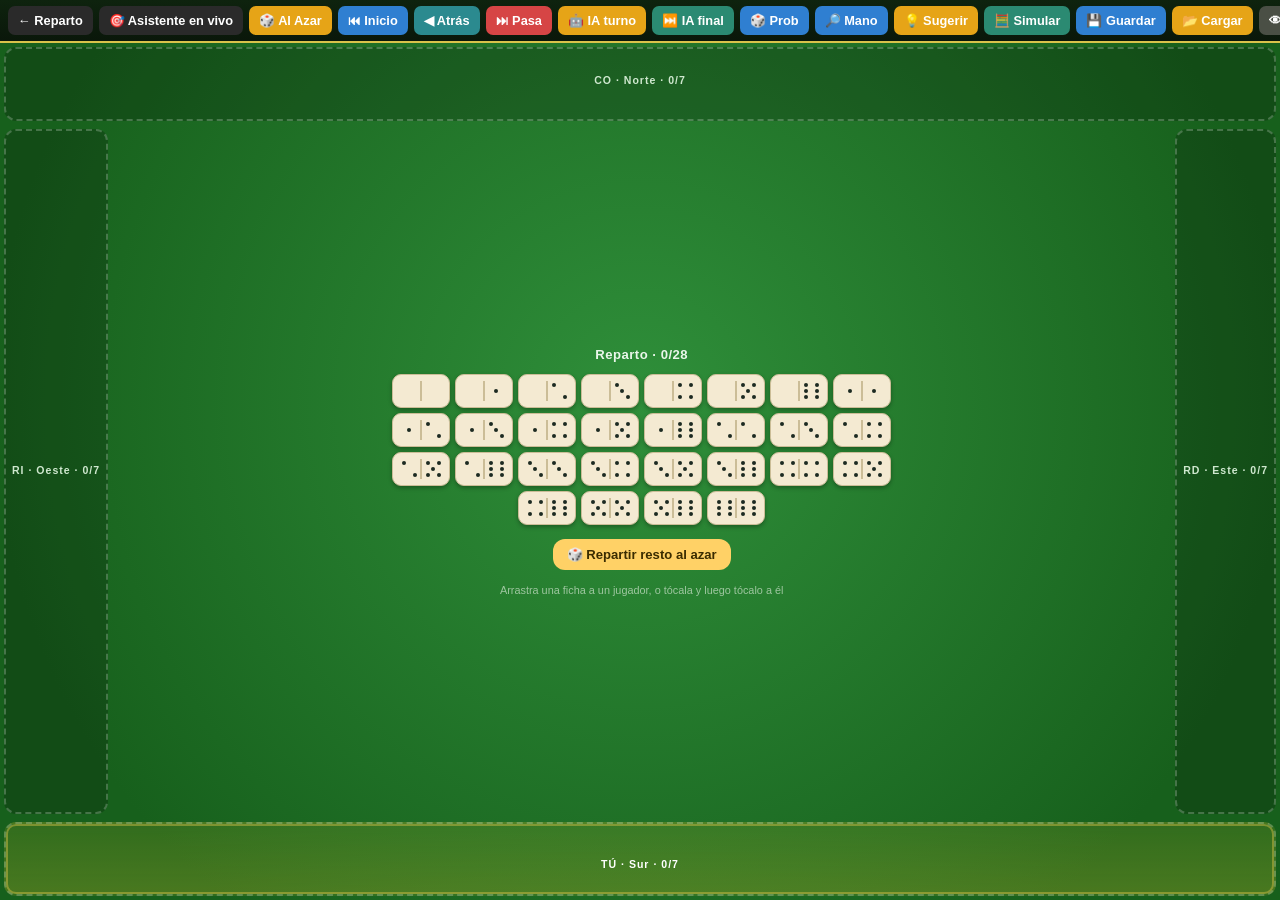
==== index.html @ 6332550b "Sugerir con explicacion (principios, solo info legitima) + boton y panel; 5/9 casos del taller [skip" ====
<!DOCTYPE html>
<html lang="es">
<head>
<meta charset="UTF-8">
<meta name="viewport" content="width=device-width, initial-scale=1.0, maximum-scale=1.0, user-scalable=no">
<meta name="theme-color" content="#0b6b3a">
<title>Dominó Parejas · Asistente y Simulador</title>
<link rel="manifest" href="manifest.webmanifest">
<link rel="icon" href="icon-192.png">
<link rel="apple-touch-icon" href="apple-touch-icon.png">
<meta name="apple-mobile-web-app-capable" content="yes">
<meta name="mobile-web-app-capable" content="yes">
<meta name="apple-mobile-web-app-status-bar-style" content="black-translucent">
<meta name="apple-mobile-web-app-title" content="Dominó">
<link rel="stylesheet" href="styles.css">
<link rel="stylesheet" href="reparto.css">
</head>
<body>
<div class="wrap">
  <h1>🁫 Dominó por Parejas</h1>
  <div class="sub">Doble-6 · asistente en vivo + simulador</div>

  <!-- ================= LIVE SETUP ================= -->
  <div id="liveSetup" class="hidden">
    <div class="topbar"><button class="backbtn" data-mesa>← Mesa</button></div>
    <div class="card">
      <h2>1 · Tus 7 fichas</h2>
      <div class="muted center" style="margin-bottom:8px">Toca tus fichas (<span id="selCount">0</span>/7)</div>
      <div id="pickGrid" class="tilegrid"></div>
    </div>
    <div class="card">
      <h2>2 · ¿Quién sale?</h2>
      <div class="muted center">Orden horario: TÚ → RD → CO → RI. CO es tu compañero (enfrente).</div>
      <div class="seatpick" id="seatPick">
        <button data-seat="0">🧍 TÚ</button>
        <button data-seat="1">😈 RD (rival der.)</button>
        <button data-seat="2">🤝 CO (compañero)</button>
        <button data-seat="3">😈 RI (rival izq.)</button>
      </div>
    </div>
    <div class="btnrow grow"><button id="startBtn" class="btn gold" disabled>Empezar ▶</button></div>
  </div>

  <!-- ================= LIVE GAME ================= -->
  <div id="liveGame" class="hidden">
    <div class="topbar"><button class="backbtn" data-mesa>← Mesa</button></div>
    <div class="card">
      <div class="turnbar">
        <div id="whoTurn" class="who"></div>
        <button id="undoBtn" class="btn ghost" style="padding:7px 12px; font-size:.8rem">↶ Deshacer</button>
      </div>
      <div class="ends" id="endsView"></div>
      <div class="chain" id="chainView"></div>
      <div class="counts" id="countsView"></div>
      <div class="faltas" id="faltasView"></div>
    </div>
    <div class="card" id="actionCard"></div>
    <div class="card hidden" id="analysisCard">
      <h2>Análisis</h2><div id="probTable"></div><div id="sugView"></div>
    </div>
    <div class="btnrow grow"><button class="btn ghost" data-mesa>↺ Salir a la mesa</button></div>
  </div>

  <!-- ================= LIVE RESULT ================= -->
  <div id="liveResult" class="hidden">
    <div class="card"><h2>Fin de la ronda</h2><div class="result" id="resultView"></div></div>
    <div class="btnrow grow"><button class="btn gold" data-mesa>↺ Mesa</button></div>
  </div>

  <!-- ================= SIM DEAL ================= -->
  <div id="simDeal" class="hidden">
    <div class="topbar"><button class="backbtn" data-mesa>← Mesa</button></div>
    <div class="card">
      <h2>Crear las 4 manos</h2>
      <div class="btnrow grow" style="margin-bottom:8px">
        <button class="btn gold" id="dealRandom">🎲 Repartir todo al azar</button>
      </div>
      <div class="muted center" style="margin:6px 0">— o a mano —</div>
      <div class="muted center" style="margin-bottom:6px">Elige un jugador y toca sus fichas:</div>
      <div class="seatpick" id="ownerPick">
        <button data-p="0" class="lab0">🧍 TÚ <span data-c="0">0</span>/7</button>
        <button data-p="1" class="lab1">😈 RD <span data-c="1">0</span>/7</button>
        <button data-p="2" class="lab2">🤝 CO <span data-c="2">0</span>/7</button>
        <button data-p="3" class="lab3">😈 RI <span data-c="3">0</span>/7</button>
      </div>
      <div class="btnrow" style="margin-top:8px">
        <button class="btn ghost" id="dealFill">🎲 Rellenar resto</button>
        <button class="btn ghost" id="dealClear">🧹 Limpiar</button>
      </div>
      <div id="ownerGrid" class="tilegrid" style="margin-top:10px"></div>
    </div>
    <div class="card">
      <h2>¿Quién sale?</h2>
      <div class="muted center">Por defecto sale quien tiene el <b>doble 6</b>.</div>
      <div class="seatpick" id="simSeatPick">
        <button data-seat="0">🧍 TÚ</button><button data-seat="1">😈 RD</button>
        <button data-seat="2">🤝 CO</button><button data-seat="3">😈 RI</button>
      </div>
    </div>
    <div class="card">
      <h2>¿Cómo jugar?</h2>
      <div class="btnrow grow" style="flex-direction:column">
        <button class="btn gold" id="simPlay" disabled>🎮 Jugar / IA (paso a paso)</button>
        <button class="btn blue" id="simBulkBtn">📊 Simular miles de rondas (stats)</button>
        <div class="btnrow grow">
          <button class="btn ghost" id="saveDeal" disabled>📸 Guardar reparto</button>
          <button class="btn ghost" id="simOpenSaves">📂 Manos guardadas</button>
        </div>
      </div>
      <div id="dealSaves"></div>
      <div class="muted" style="margin-top:8px">En “paso a paso” puedes jugar tú cada ficha o pulsar que juegue la IA; ideal para practicar o analizar una posición concreta.</div>
    </div>
  </div>

  <!-- ================= SIM GAME (mesa a pantalla completa) ================= -->
  <div id="simGame" class="hidden">
    <div id="rotateHint">
      <div style="font-size:3rem">🔄📱</div>
      <div style="font-size:1.2rem;font-weight:800">Gira el teléfono</div>
      <div class="sub">La mesa completa se juega en horizontal</div>
    </div>
    <div class="dtable">
      <div class="dtoolbar">
        <button class="tb b-user" data-simdeal>← Reparto</button>
        <button class="tb b-user" id="tbLive">🎯 Asistente en vivo</button>
        <button class="tb b-azar" id="tbAzar">🎲 Al Azar</button>
        <button class="tb b-rew" id="sStart">⏮ Inicio</button>
        <button class="tb b-back" id="sUndo">◀ Atrás</button>
        <button class="tb b-pasa" id="tbPasa">⏭ Pasa</button>
        <button class="tb b-sug" id="aiOne">🤖 IA turno</button>
        <button class="tb b-sim" id="aiAll">⏭️ IA final</button>
        <button class="tb b-man" id="winProb">🎲 Prob</button>
        <button class="tb b-man" id="tbMano">🔎 Mano</button>
        <button class="tb b-sug" id="tbSug">💡 Sugerir</button>
        <button class="tb b-sim" id="tbBulk">🧮 Simular</button>
        <button class="tb b-guar" id="savePos">💾 Guardar</button>
        <button class="tb b-car" id="openSaves">📂 Cargar</button>
        <button class="tb b-copiar" id="tbVer">👁 Ver todas</button>
        <button class="tb b-copiar" id="rotView">🔄 Girar</button>
        <span class="dscore" id="dscore"></span>
      </div>
      <div class="felt">
        <div class="band norte" id="bandN"></div>
        <div class="mid">
          <div class="band oeste" id="bandW"></div>
          <div class="dcenter" id="dcenter"></div>
          <div class="band este" id="bandE"></div>
        </div>
        <div class="band sur" id="bandS"></div>
      </div>
      <div id="dpanel"></div>
    </div>
  </div>

  <!-- ================= SIM RESULT ================= -->
  <div id="simResult" class="hidden">
    <div class="card"><h2>Resultado de la ronda</h2><div class="result" id="sResultView"></div>
      <div class="logbox" id="sLog"></div>
    </div>
    <div class="btnrow grow">
      <button class="btn ghost" id="rStart">⏮︎ Inicio</button>
      <button class="btn gold" id="rBack">◀︎ Revisar jugadas</button>
    </div>
    <div class="btnrow grow" style="margin-top:8px">
      <button class="btn ghost" data-simdeal>↺ Otra mano</button>
      <button class="btn ghost" data-mesa>Mesa</button>
    </div>
  </div>

  <!-- ================= SIM BULK ================= -->
  <div id="simBulk" class="hidden">
    <div class="topbar"><button class="backbtn" id="bulkBack">← Mesa</button></div>
    <div class="card">
      <h2>Simulación masiva</h2>
      <div id="bulkCtx" class="muted center" style="margin-bottom:6px"></div>
      <label class="fld">Número de rondas: <b id="bulkNlab">2000</b></label>
      <input type="range" id="bulkN" min="200" max="20000" step="200" value="2000">
      <div id="bulkStartRow">
        <label class="fld">¿Quién sale en cada ronda?</label>
        <div class="btnrow grow">
          <button class="btn gold sel" id="startD6" data-mode="d6">Quien tiene el 6|6</button>
          <button class="btn ghost" id="startRnd" data-mode="rnd">Al azar</button>
        </div>
      </div>
      <div class="btnrow grow" style="margin-top:12px"><button class="btn blue" id="runBulk">▶ Simular</button></div>
      <div id="bulkOut"></div>
    </div>
  </div>

  <div class="foot">Asistente heurístico · las sugerencias son orientativas.</div>
</div>
<div class="toast" id="toast"></div>

<script src="engine.js"></script>
<script src="conocimiento.js"></script>
<script src="ui.js"></script>
<script src="reparto.js"></script>
</body>
</html>
---- styles.css ----
:root{
    --felt:#0b6b3a; --felt2:#0a5c33; --ivory:#f4ead2; --ivory2:#e9dcbb;
    --ink:#1c2a22; --line:#2b3d31; --gold:#ffd166; --danger:#e35a5a;
    --ok:#3ddc84; --dim:#8aa596; --panel:rgba(0,0,0,.22);
    --pTU:#3ddc84; --pRD:#e35a5a; --pCO:#5aa9e3; --pRI:#e39a3d;
  }
  *{box-sizing:border-box; -webkit-tap-highlight-color:transparent;}
  html,body{margin:0; padding:0;}
  body{
    font-family:-apple-system,BlinkMacSystemFont,"Segoe UI",Roboto,Helvetica,Arial,sans-serif;
    background:radial-gradient(120% 120% at 50% 0%, var(--felt) 0%, var(--felt2) 70%, #084a29 100%);
    color:var(--ivory); min-height:100vh; padding:14px; padding-bottom:44px;
  }
  .wrap{max-width:660px; margin:0 auto;}
  h1{font-size:1.3rem; margin:.2em 0 .05em; text-align:center; letter-spacing:.3px;}
  .sub{text-align:center; color:var(--dim); font-size:.8rem; margin-bottom:12px;}
  .card{background:var(--panel); border:1px solid rgba(255,255,255,.08);
        border-radius:16px; padding:14px; margin:12px 0; box-shadow:0 6px 18px rgba(0,0,0,.25);}
  .card h2{font-size:.92rem; margin:0 0 10px; color:var(--gold); text-transform:uppercase;
           letter-spacing:1px; font-weight:700;}
  .muted{color:var(--dim); font-size:.8rem;}
  .center{text-align:center;}

  /* fichas */
  .domino{display:inline-flex; align-items:center; gap:0; background:var(--ivory);
          color:var(--ink); border-radius:9px; padding:5px; box-shadow:0 2px 4px rgba(0,0,0,.3);
          border:1px solid #cbbd97; vertical-align:middle;}
  .domino.vert{flex-direction:column;}
  .half{display:grid; grid-template-columns:repeat(3,1fr); grid-template-rows:repeat(3,1fr);
        width:32px; height:32px; gap:1px; padding:3px;}
  .pip{border-radius:50%; align-self:center; justify-self:center; width:6px; height:6px; background:transparent;}
  .pip.on{background:var(--ink);}
  .divider{width:2px; height:28px; background:#cbbd97;}
  .domino.vert .divider{width:28px; height:2px;}
  .domino.sm .half{width:22px;height:22px;} .domino.sm .pip{width:4px;height:4px;} .domino.sm .divider{height:20px;}
  .domino.sm.vert .divider{width:20px;height:2px;}
  .domino.md .half{width:27px;height:27px;} .domino.md .pip{width:5px;height:5px;} .domino.md .divider{height:24px;}
  .domino.md.vert .divider{width:24px;height:2px;}
  .domino.xs .half{width:16px;height:16px;padding:2px;} .domino.xs .pip{width:3px;height:3px;} .domino.xs .divider{height:15px;}
  .domino.xs.vert .divider{width:15px;height:2px;}

  .tilegrid{display:flex; flex-wrap:wrap; gap:7px; justify-content:center;}
  .pick{position:relative; cursor:pointer; transition:transform .08s;}
  .pick:active{transform:scale(.94);}
  .pick.sel .domino{outline:3px solid var(--gold); background:#fff6dd;}
  .pick.dis{opacity:.28; pointer-events:none;}
  .badge{position:absolute; top:-7px; right:-7px; background:var(--gold); color:#3a2c00;
         font-size:.62rem; font-weight:800; border-radius:10px; padding:1px 5px;}
  .star{position:absolute; top:-9px; left:-6px; font-size:1rem;}
  .star.sug{left:auto; right:-6px;}   /* la bombilla al lado contrario de la estrella */
  .owner{position:absolute; inset:-3px; border-radius:12px; pointer-events:none; border:3px solid transparent;}
  .own0{border-color:var(--pTU);} .own1{border-color:var(--pRD);} .own2{border-color:var(--pCO);} .own3{border-color:var(--pRI);}

  button{font-family:inherit; cursor:pointer; border:none; border-radius:12px; font-weight:700;
         padding:11px 14px; font-size:.93rem; transition:filter .1s, transform .06s;}
  button:active{transform:translateY(1px);}
  .btn{background:var(--ivory); color:var(--ink);}
  .btn.gold{background:var(--gold); color:#3a2c00;}
  .btn.ghost{background:transparent; color:var(--ivory); border:1px solid rgba(255,255,255,.3);}
  .btn.red{background:var(--danger); color:#fff;}
  .btn.blue{background:var(--pCO); color:#04263f;}
  .btn:disabled{opacity:.4; pointer-events:none;}
  .btnrow{display:flex; gap:8px; flex-wrap:wrap;}
  .btnrow.grow > button{flex:1;}

  .seatpick{display:grid; grid-template-columns:1fr 1fr; gap:8px; margin-top:6px;}
  .seatpick button.sel{background:var(--gold); color:#3a2c00;}

  .ends{display:flex; align-items:center; justify-content:center; gap:14px; margin:6px 0 10px;}
  .endbox{background:#fff6dd; color:var(--ink); border-radius:12px; min-width:54px; padding:8px 4px;
          text-align:center; box-shadow:0 3px 6px rgba(0,0,0,.3);}
  .endbox .lbl{font-size:.6rem; letter-spacing:1px; color:#6b5a2a; font-weight:800;}
  .endbox .val{font-size:1.6rem; font-weight:800; line-height:1;}
  .chain{display:flex; gap:4px; overflow-x:auto; padding:8px 2px;}
  .chain::-webkit-scrollbar{height:5px;} .chain::-webkit-scrollbar-thumb{background:rgba(255,255,255,.25); border-radius:3px;}

  .turnbar{display:flex; align-items:center; justify-content:space-between; gap:8px; margin-bottom:4px;}
  .who{font-size:1.02rem; font-weight:800;}
  .who .tag{border-radius:8px; padding:2px 9px; margin-left:6px; color:#04263f;}
  .tag0{background:var(--pTU);} .tag1{background:var(--pRD); color:#fff;} .tag2{background:var(--pCO);} .tag3{background:var(--pRI); color:#3a2600;}

  .counts{display:flex; gap:8px; flex-wrap:wrap; font-size:.8rem; margin-top:4px;}
  .chip{background:rgba(255,255,255,.1); border-radius:20px; padding:4px 10px;}
  .chip b{color:var(--gold);}
  .faltas{font-size:.76rem; color:var(--danger); margin-top:6px;}

  table{width:100%; border-collapse:collapse; font-size:.8rem; margin-top:4px;}
  th,td{padding:5px 3px; text-align:center;}
  th{color:var(--dim); font-weight:600; font-size:.72rem;}
  td.name{text-align:left; font-weight:700; white-space:nowrap;}
  td.name.rival{color:#ffb3b3;} td.name.compa{color:#bff5d6;}
  .heat{border-radius:5px; font-weight:700;}

  .sug{background:linear-gradient(90deg, rgba(255,209,102,.16), rgba(255,209,102,.02));
       border:1px solid rgba(255,209,102,.35); border-radius:12px; padding:10px; margin-top:8px;}
  .sug .top{display:flex; align-items:center; gap:10px; flex-wrap:wrap;}
  .sug .reason{font-size:.78rem; color:var(--ivory2); margin-top:6px;}
  .alt{font-size:.8rem; color:var(--dim); margin-top:8px;}
  .alt .domino{margin:0 4px;}

  .hand{display:flex; flex-wrap:wrap; gap:8px; justify-content:center; margin-top:6px;}
  .handrow{display:flex; align-items:center; gap:8px; margin:8px 0; padding:8px; border-radius:12px; background:rgba(0,0,0,.18);}
  .handrow.active{outline:2px solid var(--gold);}
  .handrow .lab{min-width:44px; font-weight:800; font-size:.82rem;}
  .lab0{color:var(--pTU);} .lab1{color:var(--pRD);} .lab2{color:var(--pCO);} .lab3{color:var(--pRI);}
  .handrow .tiles{display:flex; flex-wrap:wrap; gap:5px;}
  .sidechoice{display:flex; gap:8px; align-items:center; justify-content:center; margin-top:10px;
              background:rgba(0,0,0,.25); border-radius:12px; padding:10px; flex-wrap:wrap;}
  .hidden{display:none !important;}
  .result{font-size:1.02rem; line-height:1.55;}
  .result .win{color:var(--ok); font-weight:800;} .result .lose{color:var(--danger); font-weight:800;}
  .logbox{max-height:220px; overflow-y:auto; font-size:.8rem; margin-top:8px; background:rgba(0,0,0,.2); border-radius:10px; padding:8px;}
  .logbox div{padding:2px 0; border-bottom:1px solid rgba(255,255,255,.05);}

  .stat{display:grid; grid-template-columns:1fr 1fr; gap:10px; margin-top:8px;}
  .stat .box{background:rgba(0,0,0,.2); border-radius:12px; padding:12px; text-align:center;}
  .stat .box .n{font-size:1.5rem; font-weight:800; color:var(--gold);}
  .stat .box .l{font-size:.74rem; color:var(--dim); margin-top:3px;}
  .bar{height:16px; border-radius:8px; background:rgba(255,255,255,.1); overflow:hidden; display:flex; margin-top:6px;}
  .bar .seg{height:100%;}
  input[type=number],input[type=range]{width:100%;}
  input[type=number]{padding:9px; border-radius:10px; border:1px solid rgba(255,255,255,.2); background:rgba(0,0,0,.25); color:var(--ivory); font-size:1rem;}
  label.fld{display:block; font-size:.8rem; color:var(--dim); margin:8px 0 3px;}
  .backbtn{background:transparent;color:var(--ivory);border:1px solid rgba(255,255,255,.25);padding:7px 12px;font-size:.8rem;border-radius:10px;}
  /* ---- MESA (disposición de jugadores, estilo tablero) ---- */
  .mesa{display:grid; grid-template-columns:72px 1fr 72px; grid-template-rows:auto minmax(240px,auto) auto; gap:4px;
        background:linear-gradient(160deg,#0e7040,#0a5330 60%,#084527); border-radius:14px; padding:6px;
        border:3px solid #d9c24a; box-shadow:inset 0 0 42px rgba(0,0,0,.45), 0 6px 18px rgba(0,0,0,.3); margin:6px 0 12px;}
  .seat{display:flex; flex-direction:column; align-items:center; gap:3px; min-width:0; padding:4px; border-radius:10px; border:1px solid transparent;}
  .seatTop{grid-column:2; grid-row:1;} .seatBottom{grid-column:2; grid-row:3;}
  .seatLeft{grid-column:1; grid-row:2; justify-content:center;} .seatRight{grid-column:3; grid-row:2; justify-content:center;}
  .seatCenter{grid-column:2; grid-row:2; display:flex; flex-direction:column; align-items:center; justify-content:center; padding:6px;}
  .seatlab{font-size:.66rem; font-weight:800; text-align:center; letter-spacing:.3px; line-height:1.2;}
  .seatlab .cmp{color:var(--dim); font-weight:600;}
  .seatLeft .seatlab,.seatRight .seatlab{font-size:.58rem;}
  .seat.active{background:rgba(217,194,74,.14); border-color:var(--gold); box-shadow:0 0 16px rgba(255,209,102,.28);}
  .seat.active .seatlab{text-shadow:0 0 9px var(--gold);}
  .seattiles{display:flex; flex-wrap:wrap; gap:3px; justify-content:center;}
  .seattiles.vertical{flex-direction:column; flex-wrap:nowrap;}
  .seatRight .seattiles.vertical{align-items:flex-end;}   /* Este: fichas pegadas al borde derecho */
  .seatLeft .seattiles.vertical{align-items:flex-start;}  /* Oeste: fichas pegadas al borde izquierdo */
  .pick.dim{opacity:.45;}
  .pick.playable .domino{outline:2px solid var(--ok); box-shadow:0 0 9px rgba(61,220,132,.65);}
  @keyframes pop{0%{transform:scale(.35); opacity:0;} 70%{transform:scale(1.08);} 100%{transform:scale(1); opacity:1;}}
  .domino.justplayed{animation:pop .28s ease-out; outline:2px solid var(--gold); box-shadow:0 0 10px rgba(255,209,102,.7);}
  .turnarrow{font-size:.9rem;}
  .domino.back{background:linear-gradient(135deg,#8a6a30,#5a3a1a); border-color:#3d2810; width:38px; height:24px; display:inline-block; box-shadow:0 1px 2px rgba(0,0,0,.4);}
  .domino.back.vert{width:24px; height:38px;}
  .banner{background:#000a; color:var(--gold); font-weight:700; font-size:.82rem; padding:6px 12px; border-radius:16px; margin-bottom:8px; text-align:center;}
  .boardcenter .ends{gap:10px; margin:0 0 6px;}
  .boardcenter .endbox{min-width:40px; padding:6px 4px;}
  .boardcenter .endbox .val{font-size:1.3rem;}
  .chainwrap{display:flex; flex-wrap:wrap; gap:2px; justify-content:center; max-height:150px; overflow:auto; padding:2px;}
  /* ===== cadena del centro: tren de dominó tendido y serpenteado =====
     Una fila por tramo; las filas impares van der→izq (row-reverse), así el
     tren gira en la esquina y sigue. Las fichas se solapan 1px por lado para
     que los bordes se toquen como en una mesa real. */
  .board{display:flex; flex-direction:column; align-items:flex-start; gap:3px;
         width:100%; max-height:min(46vh,260px); overflow:auto;
         padding:4px 5px; scroll-behavior:smooth;}
  .board::-webkit-scrollbar{width:5px; height:5px;}
  .board::-webkit-scrollbar-thumb{background:rgba(255,255,255,.25); border-radius:3px;}
  .brow{display:flex; align-items:center; justify-content:flex-start;
        flex-wrap:nowrap; flex:0 0 auto; min-height:34px;}
  .brow.rtl{flex-direction:row-reverse;}   /* se lee der→izq: gira la esquina */
  .brow .domino{flex:0 0 auto; margin:0 -1px; border-radius:4px;
                box-shadow:0 1px 3px rgba(0,0,0,.35);}
  .brow .domino.vert{margin:0 -1px; align-self:center;}  /* doble cruzado */
  /* cadena conectada estilo mesa real: fichas que se tocan extremo con extremo */
  .snake{display:flex; align-items:center; gap:0; overflow-x:auto; max-width:100%; padding:8px 2px; scroll-behavior:smooth;}
  .snake::-webkit-scrollbar{height:5px;} .snake::-webkit-scrollbar-thumb{background:rgba(255,255,255,.25); border-radius:3px;}
  .snake .domino{margin:0; border-radius:3px; flex:0 0 auto;}
  .snake .domino:not(.vert)+.domino:not(.vert){margin-left:-1px;}
  .snake .domino.vert{margin:0 1px; align-self:center;}
  .saves{margin-top:10px; display:flex; flex-direction:column; gap:6px;}
  .saveitem{display:flex; align-items:center; gap:8px; background:rgba(0,0,0,.22); border-radius:10px; padding:8px 10px;}
  .saveitem .nm{flex:1; min-width:0; font-weight:700; font-size:.85rem; overflow:hidden; text-overflow:ellipsis; white-space:nowrap;}
  .saveitem .dt{font-size:.68rem; color:var(--dim);}
  .saveitem button{padding:6px 10px; font-size:.78rem;}
  .probpanel{background:rgba(0,0,0,.22); border-radius:12px; padding:12px; margin-top:10px;}
  .probpanel .row{display:flex; justify-content:space-between; font-size:.82rem; margin-bottom:3px;}
  .foot{text-align:center; color:var(--dim); font-size:.72rem; margin-top:18px;}
  .toast{position:fixed; left:50%; bottom:22px; transform:translateX(-50%);
         background:#000c; color:#fff; padding:9px 16px; border-radius:20px; font-size:.85rem;
         opacity:0; transition:opacity .25s; pointer-events:none; z-index:9;}
  .toast.show{opacity:1;}
  .topbar{display:flex; justify-content:flex-start; margin-bottom:2px;}
  /* ===== Mesa a pantalla completa (estilo JuegoDomino) ===== */
  .dtable{position:fixed; inset:0; display:flex; flex-direction:column; background:#0a170a; z-index:50;}
  .dtoolbar{display:flex; gap:6px; align-items:center; padding:6px 8px; overflow-x:auto;
    background:linear-gradient(#0e230e,#0a170a); border-bottom:2px solid #d9c24a; white-space:nowrap; flex:0 0 auto;}
  .dtoolbar .tb{border:none; border-radius:7px; padding:7px 10px; font-weight:700; font-size:.8rem; color:#fff; cursor:pointer; flex:0 0 auto;}
  .b-user{background:#2a2a2a; color:#ffd166;} .b-azar{background:#e6a417; color:#3a2600;}
  .b-man{background:#2f7fd1;} .b-copiar{background:#4a4f45;} .b-rew{background:#2f7fd1;}
  .b-back{background:#2b8a8f;} .b-pasa{background:#d64545;} .b-sug{background:#e6a417; color:#3a2600;}
  .b-sim{background:#2b8a72;} .b-guar{background:#2f7fd1;} .b-car{background:#e6a417; color:#3a2600;}
  .dscore{margin-left:auto; display:flex; gap:10px; align-items:center; background:#0a170a;
    border:1px solid #d9c24a; border-radius:8px; padding:5px 10px; color:#ffd166; font-weight:800; font-size:.82rem; flex:0 0 auto;}
  .dscore b{color:#fff;}
  .felt{flex:1; display:flex; flex-direction:column; background:radial-gradient(circle at 50% 42%, #2f8f3a, #17601c 80%); min-height:0;}
  .band{display:flex; flex-direction:column; align-items:center; justify-content:center; gap:3px; padding:6px;}
  .norte{background:rgba(0,0,0,.20);}
  .sur{background:linear-gradient(rgba(190,178,40,.16), rgba(190,178,40,.30)); box-shadow:inset 0 0 0 2px rgba(217,194,74,.45);}
  .mid{flex:1; display:flex; min-height:0;}
  .oeste,.este{justify-content:center; background:rgba(0,0,0,.20);}
  .dcenter{flex:1; display:flex; flex-direction:column; align-items:center; justify-content:center; gap:10px; padding:8px; min-width:0; overflow:auto;}
  .band .lbl{color:#cfe8cf; font-size:.66rem; font-weight:800; letter-spacing:1px; white-space:nowrap;}
  .sur .lbl{color:#fff;} .band.active .lbl{color:var(--gold); text-shadow:0 0 8px var(--gold);}
  .band .hand{display:flex; gap:5px; flex-wrap:nowrap;}
  .band .handv{display:flex; flex-direction:column; gap:5px; align-items:center;}
  .dcenter .banner{position:static; margin:0;}
  #dpanel{position:absolute; left:50%; top:50%; transform:translate(-50%,-50%); z-index:60; max-width:92%; width:340px; display:none;}
  /* arrastrar una ficha de la mano al tablero para jugarla */
  .pick.playable{touch-action:none;}          /* que el móvil no se lleve el gesto como scroll */
  .dragghost{position:fixed; top:0; left:0; z-index:9999; pointer-events:none;
             filter:drop-shadow(0 6px 10px rgba(0,0,0,.55));}
  #dcenter.dropOk{outline:2px dashed var(--gold); outline-offset:-6px; border-radius:12px;}
  /* con las dos puntas posibles, se sombrea la mitad en la que vas a jugar */
  #dcenter.dropI{background:linear-gradient(90deg, rgba(255,209,102,.26), rgba(255,209,102,.05) 50%, transparent 50%);}
  #dcenter.dropD{background:linear-gradient(270deg, rgba(255,209,102,.26), rgba(255,209,102,.05) 50%, transparent 50%);}

  .ovcard{background:#12331a; border:1px solid var(--gold); border-radius:14px; padding:14px; box-shadow:0 12px 34px #000b; color:var(--ivory);}
  /* El aviso "gira el teléfono" ya no se usa: en vertical hay layout propio.
     El nodo sigue en el HTML pero no se muestra nunca. */
  #rotateHint{display:none !important;}

  /* ===================== MESA EN VERTICAL (móvil) =====================
     Solo entra en pantallas altas y estrechas; el horizontal no se toca.
     La mesa es la MISMA que en horizontal (Norte arriba, Oeste | tablero |
     Este, Sur abajo): aquí solo se encogen las fichas para que todo quepa en
     el ancho de un teléfono. El serpenteo de la cadena se adapta solo:
     fillBoardChain() mide la ficha real y está enganchado al resize.
     Geometría (padding p, mitad h): acostada (2h+2+2p+2) x (h+2p+2). */
  @media (orientation:portrait) and (max-width:820px){

    /* --- rivales (Norte, Este, Oeste): fichas chicas, boca abajo o no --- */
    #simGame .band.norte, #simGame .band.este, #simGame .band.oeste{padding:4px 3px; gap:2px;}
    /* Hueco generoso: en paso a paso se toca la ficha del asiento con el
       turno esté donde esté, y con 24px de canto un hueco de 3-4px deja el
       dedo a caballo entre dos fichas. Sobra sitio: 7 de pie en Norte son
       7·24+6·10 = 228px de 358; 7 acostadas en un lateral, 216px de ~450. */
    #simGame .band.norte .hand{gap:10px;}
    #simGame .band.este .handv, #simGame .band.oeste .handv{gap:8px;}
    #simGame .band.norte .domino.back,
    #simGame .band.este  .domino.back,
    #simGame .band.oeste .domino.back{width:30px; height:19px;}
    #simGame .band.norte .domino.back.vert,
    #simGame .band.este  .domino.back.vert,
    #simGame .band.oeste .domino.back.vert{width:19px; height:30px;}
    /* destapadas (su turno o "Ver todas"): 42x24 acostada, 24x42 de pie */
    #simGame .band.norte .domino.md,
    #simGame .band.este  .domino.md,
    #simGame .band.oeste .domino.md{padding:3px; border-radius:6px;}
    #simGame .band.norte .domino.md .half,
    #simGame .band.este  .domino.md .half,
    #simGame .band.oeste .domino.md .half{width:16px; height:16px; padding:2px;}
    #simGame .band.norte .domino.md .pip,
    #simGame .band.este  .domino.md .pip,
    #simGame .band.oeste .domino.md .pip{width:3px; height:3px;}
    #simGame .band.norte .domino.md .divider,
    #simGame .band.este  .domino.md .divider,
    #simGame .band.oeste .domino.md .divider{height:16px;}
    #simGame .band.norte .domino.md.vert .divider,
    #simGame .band.este  .domino.md.vert .divider,
    #simGame .band.oeste .domino.md.vert .divider{width:16px; height:2px;}
    #simGame .band.norte .star,
    #simGame .band.este  .star,
    #simGame .band.oeste .star{font-size:.75rem; top:-7px; left:-5px;}
    /* La etiqueta lateral ("RI · Oeste · 7·31p") es más ancha que la columna
       de fichas: en horizontal es ella la que fija el ancho de la columna
       (~110px), y dos columnas así no dejan tablero. Aquí se parte en líneas. */
    #simGame .band.este .lbl, #simGame .band.oeste .lbl{
      white-space:normal; max-width:52px; text-align:center;
      line-height:1.15; letter-spacing:.3px; font-size:.6rem;
    }
    #simGame .band.norte .lbl{font-size:.6rem; letter-spacing:.5px;}

    /* --- tablero: fichas de la cadena a 40x23 (dobles 23x40). Las mismas
           medidas valen para las fichas del reparto (montón y bandas), que
           reparto.js pinta con la clase .sm fuera de .board: sin esto, en
           vertical el montón iba a 3 por fila y desbordaba un contenedor que
           lleva touch-action:none (no se puede desplazar con el dedo). --- */
    /* .dcenter es contenedor con scroll y viene centrado: si algo desborda
       (teléfono más angosto, reparto con el montón lleno), 'center' parte el
       exceso por los dos lados y la mitad de arriba queda fuera del rango
       desplazable. 'safe' hace que al desbordar se alinee al principio. */
    #simGame .dcenter{padding:4px; gap:6px; justify-content:safe center;}
    #simGame .dcenter .banner{font-size:.72rem; padding:3px 8px;}
    /* que la cadena pueda usar todo el alto que haya; si aun así no cabe, rueda */
    #simGame .dcenter .board{max-height:none; flex:0 1 auto; min-height:0;}
    #simGame .brow{min-height:23px;}
    #simGame .board .domino.sm,               #simGame .dealtile .domino.sm{padding:3px; border-radius:5px;}
    #simGame .board .domino.sm .half,         #simGame .dealtile .domino.sm .half{width:15px; height:15px; padding:2px;}
    #simGame .board .domino.sm .pip,          #simGame .dealtile .domino.sm .pip{width:3px; height:3px;}
    #simGame .board .domino.sm .divider,      #simGame .dealtile .domino.sm .divider{height:15px;}
    #simGame .board .domino.sm.vert .divider, #simGame .dealtile .domino.sm.vert .divider{width:15px; height:2px;}

    /* --- tu mano (Sur): más chica que en horizontal (39x64), 34x58, que
           sigue siendo cómoda para tocar y arrastrar --- */
    #simGame .band.sur{padding:5px 4px 4px;}
    #simGame .band.sur .domino.md .half{width:22px; height:22px;}
    #simGame .band.sur .domino.md .pip{width:4px; height:4px;}
    #simGame .band.sur .domino.md .divider{height:20px;}
    #simGame .band.sur .domino.md.vert .divider{width:20px; height:2px;}
    #simGame .band.sur .lbl{font-size:.62rem;}
  }
---- reparto.css ----
/* ===== Reparto sobre la mesa ===== */

/* El navegador móvil interpreta un arrastre hacia abajo como scroll y se
   lleva el gesto. touch-action:none se lo impide dentro de la mesa. */
#simGame.repartiendo .felt,
#simGame.repartiendo .dcenter,
#simGame.repartiendo .band { touch-action: none; }

.dealtitulo {
  color: #eaf6ea; font-size: .82rem; font-weight: 800;
  letter-spacing: .5px; text-align: center;
}
.dealpie {
  color: #bcd8bc; font-size: .68rem; text-align: center; opacity: .8;
}

.dealgrid {
  display: flex; flex-wrap: wrap; gap: 5px;
  justify-content: center; align-content: flex-start;
  max-width: 560px; margin: 0 auto; padding: 2px;
}
.dealtile { user-select: none; -webkit-user-select: none; }
.dealtile .domino { transition: transform .08s, box-shadow .08s; }
.dealtile.sel .domino {
  outline: 3px solid var(--gold);
  box-shadow: 0 0 12px rgba(255, 209, 102, .7);
  transform: translateY(-3px);
}

/* Zonas de soltar: generosas, porque con el pulgar no se apunta al píxel */
#simGame.repartiendo .band.zona {
  min-height: 74px;
  border: 2px dashed rgba(255, 255, 255, .22);
  border-radius: 12px; margin: 4px;
  transition: background .12s, border-color .12s;
}
#simGame.repartiendo .band.zona.encima {
  background: rgba(255, 209, 102, .18);
  border-color: var(--gold);
}
#simGame.repartiendo .band.zona.llena {
  border-style: solid;
  border-color: rgba(61, 220, 132, .55);
}

/* Botones bajo el montón: sólo mientras quede algo por repartir */
.dealbotones {
  display: flex; gap: 8px; justify-content: center; flex-wrap: wrap;
  margin: 2px 0 4px;
}
.dealbotones button { padding: 8px 14px; font-size: .82rem; }

/* Rebote: la mano llena rechaza la ficha y ésta se queda en su origen */
@keyframes rebote {
  0%, 100% { transform: translateX(0); }
  25%      { transform: translateX(-5px); }
  75%      { transform: translateX(5px); }
}
#simGame.repartiendo .band.zona.rebota {
  animation: rebote .28s ease-in-out;
  border-color: var(--danger);
  background: rgba(227, 90, 90, .16);
}

/* La ficha que va en la mano, por encima del dedo */
.dealghost {
  position: fixed; top: 0; left: 0; z-index: 9999;
  pointer-events: none;
  filter: drop-shadow(0 6px 10px rgba(0, 0, 0, .55));
}
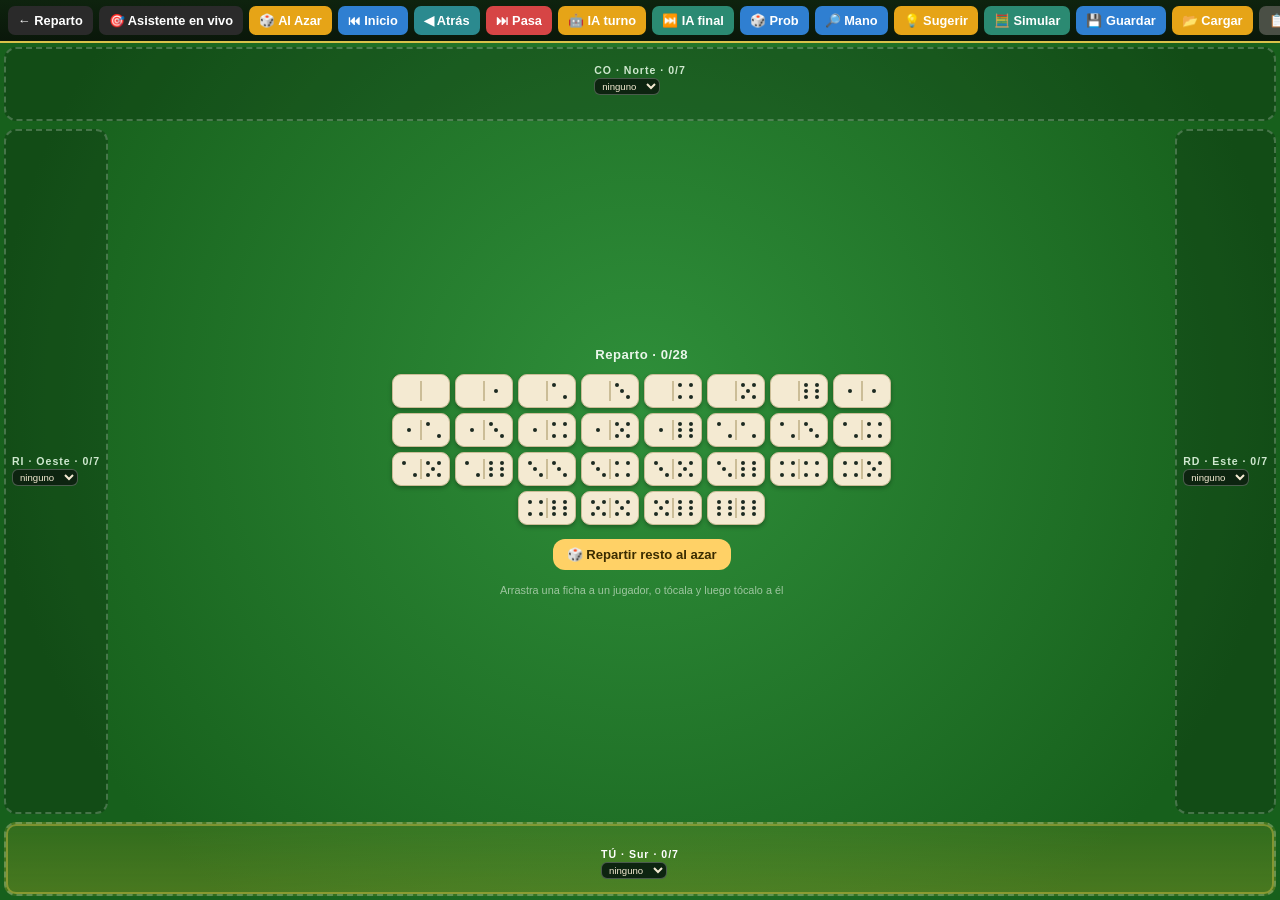
==== commit c15d2ad6: "Partidas 5a: partida.js (formato JSON v1 + texto), Copiar/Pegar, biblioteca local, Datos; tests/part" ====
--- a/index.html
+++ b/index.html
@@ -135,6 +135,10 @@
         <button class="tb b-sim" id="tbBulk">🧮 Simular</button>
         <button class="tb b-guar" id="savePos">💾 Guardar</button>
         <button class="tb b-car" id="openSaves">📂 Cargar</button>
+        <button class="tb b-copiar" id="tbCopiar">📋 Copiar</button>
+        <button class="tb b-copiar" id="tbPegar">📥 Pegar</button>
+        <button class="tb b-car" id="tbBiblio">📚 Partidas</button>
+        <button class="tb b-user" id="tbDatos">🏷️ Datos</button>
         <button class="tb b-copiar" id="tbVer">👁 Ver todas</button>
         <button class="tb b-copiar" id="rotView">🔄 Girar</button>
         <span class="dscore" id="dscore"></span>
@@ -193,6 +197,7 @@
 
 <script src="engine.js"></script>
 <script src="conocimiento.js"></script>
+<script src="partida.js"></script>
 <script src="ui.js"></script>
 <script src="reparto.js"></script>
 </body>
--- a/styles.css
+++ b/styles.css
@@ -219,6 +219,20 @@
   #dcenter.dropI{background:linear-gradient(90deg, rgba(255,209,102,.26), rgba(255,209,102,.05) 50%, transparent 50%);}
   #dcenter.dropD{background:linear-gradient(270deg, rgba(255,209,102,.26), rgba(255,209,102,.05) 50%, transparent 50%);}
 
+  /* marca de pensada sobre la ultima ficha jugada */
+  .pwrap{position:relative; display:inline-flex;}
+  .pmark{position:absolute; top:-8px; right:-4px; background:var(--gold); color:#3a2c00;
+         font-size:.52rem; font-weight:800; border-radius:5px; padding:0 3px; letter-spacing:.3px;}
+  .pensadabar{display:flex; gap:4px; justify-content:center; margin-top:3px;}
+  .selsis{font-size:.6rem; padding:1px 3px; border-radius:6px; border:1px solid rgba(255,255,255,.25);
+          background:#0d2410; color:var(--ivory); margin-top:2px; max-width:88px;}
+
+  .txtpartida{width:100%; min-height:150px; background:#0a1c0d; color:var(--ivory); font-size:.72rem;
+              border:1px solid rgba(255,255,255,.2); border-radius:10px; padding:8px;
+              font-family:ui-monospace,Menlo,Consolas,monospace; resize:vertical;}
+  .txtcampo{width:100%; background:#0a1c0d; color:var(--ivory); font-size:.82rem;
+            border:1px solid rgba(255,255,255,.2); border-radius:10px; padding:7px 9px;}
+
   .ovcard{background:#12331a; border:1px solid var(--gold); border-radius:14px; padding:14px; box-shadow:0 12px 34px #000b; color:var(--ivory);}
   /* El aviso "gira el teléfono" ya no se usa: en vertical hay layout propio.
      El nodo sigue en el HTML pero no se muestra nunca. */
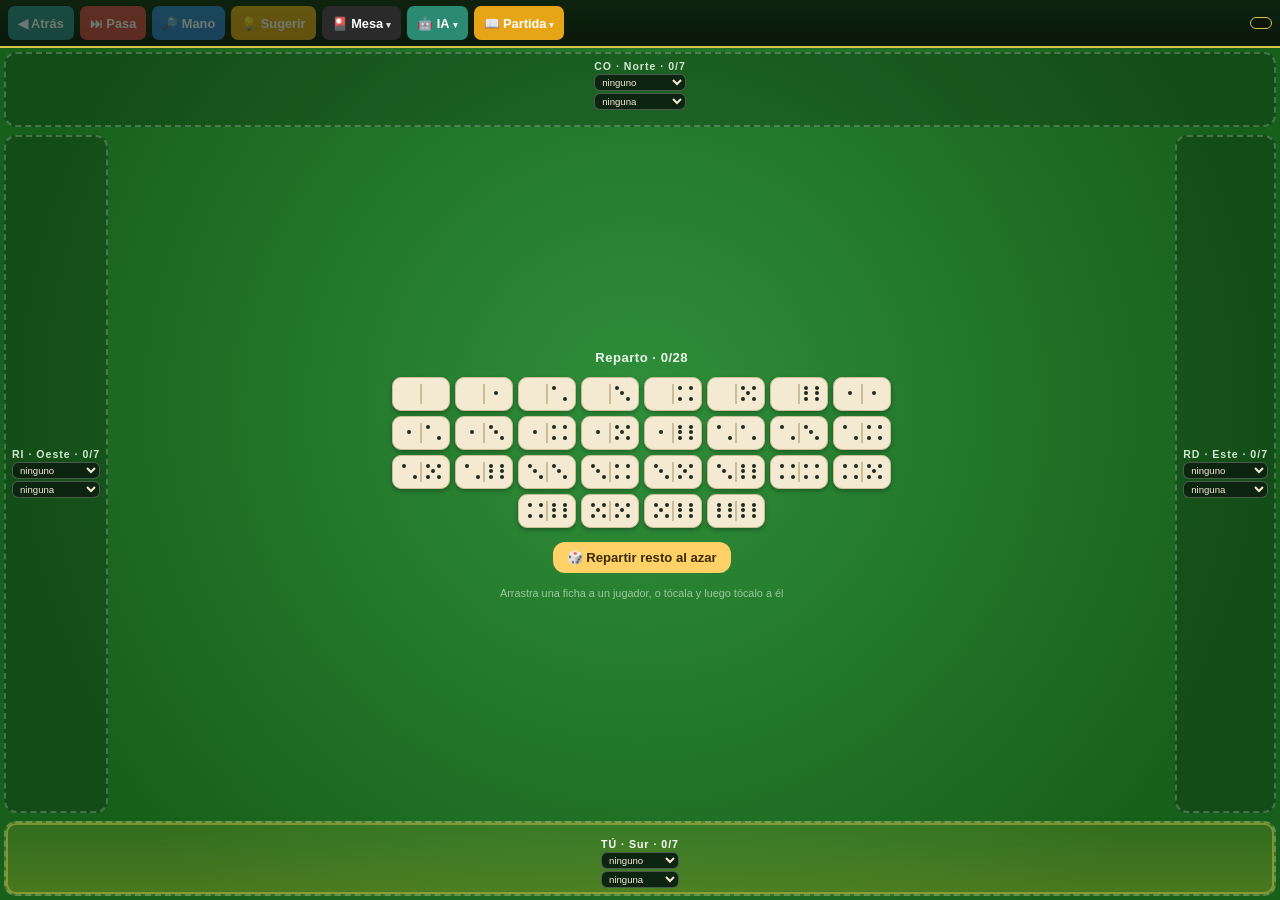
==== commit 7606dfc9: "Barra en menus, sistemas configurables, salida independiente y banco 5d Barra de la mesa reducida a " ====
--- a/index.html
+++ b/index.html
@@ -120,27 +120,56 @@
       <div class="sub">La mesa completa se juega en horizontal</div>
     </div>
     <div class="dtable">
-      <div class="dtoolbar">
-        <button class="tb b-user" data-simdeal>← Reparto</button>
-        <button class="tb b-user" id="tbLive">🎯 Asistente en vivo</button>
-        <button class="tb b-azar" id="tbAzar">🎲 Al Azar</button>
-        <button class="tb b-rew" id="sStart">⏮ Inicio</button>
-        <button class="tb b-back" id="sUndo">◀ Atrás</button>
-        <button class="tb b-pasa" id="tbPasa">⏭ Pasa</button>
-        <button class="tb b-sug" id="aiOne">🤖 IA turno</button>
-        <button class="tb b-sim" id="aiAll">⏭️ IA final</button>
-        <button class="tb b-man" id="winProb">🎲 Prob</button>
-        <button class="tb b-man" id="tbMano">🔎 Mano</button>
-        <button class="tb b-sug" id="tbSug">💡 Sugerir</button>
-        <button class="tb b-sim" id="tbBulk">🧮 Simular</button>
-        <button class="tb b-guar" id="savePos">💾 Guardar</button>
-        <button class="tb b-car" id="openSaves">📂 Cargar</button>
-        <button class="tb b-copiar" id="tbCopiar">📋 Copiar</button>
-        <button class="tb b-copiar" id="tbPegar">📥 Pegar</button>
-        <button class="tb b-car" id="tbBiblio">📚 Partidas</button>
-        <button class="tb b-user" id="tbDatos">🏷️ Datos</button>
-        <button class="tb b-copiar" id="tbVer">👁 Ver todas</button>
-        <button class="tb b-copiar" id="rotView">🔄 Girar</button>
+      <div class="dtoolbar" id="dtoolbar">
+        <!-- Siempre visibles: lo que se usa jugando. Todo lo demas vive en los
+             tres menus, para que la barra quepa sin scroll desde 320px. -->
+        <button class="tb b-back" id="sUndo">&#9664; Atr&aacute;s</button>
+        <button class="tb b-pasa" id="tbPasa">&#9197; Pasa</button>
+        <button class="tb b-man" id="tbMano">&#128270; Mano</button>
+        <button class="tb b-sug" id="tbSug">&#128161; Sugerir</button>
+
+        <div class="menu" data-menu="mesa">
+          <button class="tb b-user mtrig" id="mtMesa" aria-haspopup="true" aria-expanded="false" aria-controls="popMesa">&#127924; Mesa<i>&#9662;</i></button>
+          <div class="pop" id="popMesa" role="menu" aria-labelledby="mtMesa" hidden>
+            <button class="mi" role="menuitem" id="tbAzar"><span class="ic">&#127922;</span><span class="tx">Repartir al azar</span></button>
+            <button class="mi" role="menuitem" data-simdeal><span class="ic">&#8592;</span><span class="tx">Ir al reparto</span></button>
+            <button class="mi" role="menuitem" id="sStart"><span class="ic">&#9198;</span><span class="tx">Volver al inicio</span></button>
+            <button class="mi" role="menuitem" id="tbLive"><span class="ic">&#127919;</span><span class="tx">Asistente en vivo</span></button>
+            <hr>
+            <button class="mi" role="menuitem" id="tbVer"><span class="ic">&#128065;</span><span class="tx">Ver todas</span></button>
+            <button class="mi" role="menuitem" id="rotView"><span class="ic">&#128260;</span><span class="tx">Girar la vista</span></button>
+            <hr>
+            <button class="mi" role="menuitem" id="savePos"><span class="ic">&#128248;</span><span class="tx">Guardar esta posici&oacute;n</span></button>
+            <button class="mi" role="menuitem" id="openSaves"><span class="ic">&#128193;</span><span class="tx">Posiciones guardadas</span></button>
+          </div>
+        </div>
+
+        <div class="menu" data-menu="ia">
+          <button class="tb b-sim mtrig" id="mtIA" aria-haspopup="true" aria-expanded="false" aria-controls="popIA">&#129302; IA<i>&#9662;</i></button>
+          <div class="pop" id="popIA" role="menu" aria-labelledby="mtIA" hidden>
+            <button class="mi" role="menuitem" id="aiOne"><span class="ic">&#129302;</span><span class="tx">Que juegue este turno</span></button>
+            <button class="mi" role="menuitem" id="aiAll"><span class="ic">&#9197;</span><span class="tx">Que juegue hasta el final</span></button>
+            <hr>
+            <button class="mi" role="menuitem" id="winProb"><span class="ic">&#127922;</span><span class="tx">Probabilidad de ganar</span></button>
+            <button class="mi" role="menuitem" id="tbBulk"><span class="ic">&#129518;</span><span class="tx">Simular muchas rondas</span></button>
+          </div>
+        </div>
+
+        <div class="menu" data-menu="partida">
+          <button class="tb b-car mtrig" id="mtPar" aria-haspopup="true" aria-expanded="false" aria-controls="popPar">&#128214; Partida<i>&#9662;</i></button>
+          <div class="pop" id="popPar" role="menu" aria-labelledby="mtPar" hidden>
+            <button class="mi" role="menuitem" id="tbGuardar"><span class="ic">&#128190;</span><span class="tx">Guardar partida</span></button>
+            <button class="mi" role="menuitem" id="tbGuardarComo"><span class="ic">&#128209;</span><span class="tx">Guardar como&hellip;</span></button>
+            <button class="mi" role="menuitem" id="tbBiblio"><span class="ic">&#128218;</span><span class="tx">Mis partidas</span></button>
+            <hr>
+            <button class="mi" role="menuitem" id="tbCopiar"><span class="ic">&#128203;</span><span class="tx">Copiar como texto</span></button>
+            <button class="mi" role="menuitem" id="tbPegar"><span class="ic">&#128229;</span><span class="tx">Pegar una partida</span></button>
+            <button class="mi" role="menuitem" id="tbEnlace"><span class="ic">&#128279;</span><span class="tx">Enlace para compartir</span></button>
+            <hr>
+            <button class="mi" role="menuitem" id="tbDatos"><span class="ic">&#127991;</span><span class="tx">T&iacute;tulo, etiquetas y notas</span></button>
+          </div>
+        </div>
+
         <span class="dscore" id="dscore"></span>
       </div>
       <div class="felt">
@@ -198,6 +227,7 @@
 <script src="engine.js"></script>
 <script src="conocimiento.js"></script>
 <script src="partida.js"></script>
+<script src="nube.js"></script>
 <script src="ui.js"></script>
 <script src="reparto.js"></script>
 </body>
--- a/styles.css
+++ b/styles.css
@@ -182,14 +182,45 @@
   .foot{text-align:center; color:var(--dim); font-size:.72rem; margin-top:18px;}
   .toast{position:fixed; left:50%; bottom:22px; transform:translateX(-50%);
          background:#000c; color:#fff; padding:9px 16px; border-radius:20px; font-size:.85rem;
-         opacity:0; transition:opacity .25s; pointer-events:none; z-index:9;}
+         opacity:0; transition:opacity .25s; pointer-events:none; z-index:9999;}
+         /* 9999: la mesa a pantalla completa va en z-index 50 y tapaba TODOS los avisos */
   .toast.show{opacity:1;}
   .topbar{display:flex; justify-content:flex-start; margin-bottom:2px;}
   /* ===== Mesa a pantalla completa (estilo JuegoDomino) ===== */
   .dtable{position:fixed; inset:0; display:flex; flex-direction:column; background:#0a170a; z-index:50;}
-  .dtoolbar{display:flex; gap:6px; align-items:center; padding:6px 8px; overflow-x:auto;
-    background:linear-gradient(#0e230e,#0a170a); border-bottom:2px solid #d9c24a; white-space:nowrap; flex:0 0 auto;}
-  .dtoolbar .tb{border:none; border-radius:7px; padding:7px 10px; font-weight:700; font-size:.8rem; color:#fff; cursor:pointer; flex:0 0 auto;}
+  /* La barra NO hace scroll horizontal: si algo no cabe, baja de linea. Lo que
+     se usa jugando esta suelto; el resto vive en tres menus (Mesa/IA/Partida). */
+  .dtoolbar{position:relative; z-index:80; display:flex; flex-wrap:wrap; gap:6px; align-items:center;
+    padding:6px 8px; background:linear-gradient(#0e230e,#0a170a); border-bottom:2px solid #d9c24a; flex:0 0 auto;}
+  .dtoolbar .tb{border:none; border-radius:7px; padding:8px 10px; min-height:34px; font-weight:700;
+    font-size:.8rem; color:#fff; cursor:pointer; flex:0 0 auto; white-space:nowrap; font-family:inherit;}
+  .dtoolbar .tb[aria-disabled="true"]{opacity:.4;}
+
+  /* ---- menus desplegables de la barra ---- */
+  .menu{position:relative; flex:0 0 auto;}
+  .mtrig i{font-style:normal; font-size:.72em; opacity:.85; margin-left:3px;}
+  .mtrig[aria-expanded="true"]{box-shadow:0 0 0 2px var(--gold);}
+  /* telon transparente: se come el toque de fuera, asi cerrar un menu nunca
+     dispara una jugada ni empieza un arrastre en el tablero de debajo */
+  .mback{position:fixed; inset:0; z-index:70; background:transparent;}
+  .pop{position:absolute; top:calc(100% + 6px); left:0; z-index:90;
+    min-width:216px; max-width:min(84vw,300px); background:#12240f; border:1px solid #d9c24a;
+    border-radius:12px; padding:5px; box-shadow:0 14px 30px rgba(0,0,0,.65);
+    max-height:min(70vh,430px); overflow-y:auto; overscroll-behavior:contain;}
+  .pop[hidden]{display:none;}
+  .pop.arriba{top:auto; bottom:calc(100% + 6px);}
+  .pop.derecha{left:auto; right:0;}
+  .pop hr{border:0; border-top:1px solid rgba(255,255,255,.12); margin:4px 7px;}
+  .pop .mi{display:flex; align-items:center; gap:9px; width:100%; min-height:44px; padding:6px 10px;
+    background:transparent; border:0; border-radius:8px; color:var(--ivory); font-family:inherit;
+    font-size:.84rem; font-weight:700; text-align:left; cursor:pointer;}
+  .pop .mi .ic{flex:0 0 auto; width:1.4em; text-align:center; font-size:.95em;}
+  .pop .mi .tx{flex:1; min-width:0;}
+  .pop .mi .por{display:block; font-size:.65rem; font-weight:600; color:var(--dim); white-space:normal;}
+  .pop .mi:hover{background:rgba(217,194,74,.16);}
+  .pop .mi:focus{outline:none; background:rgba(217,194,74,.22); box-shadow:inset 0 0 0 2px var(--gold);}
+  .pop .mi[aria-disabled="true"]{opacity:.45; cursor:default;}
+  .pop .mi[aria-disabled="true"]:hover{background:transparent;}
   .b-user{background:#2a2a2a; color:#ffd166;} .b-azar{background:#e6a417; color:#3a2600;}
   .b-man{background:#2f7fd1;} .b-copiar{background:#4a4f45;} .b-rew{background:#2f7fd1;}
   .b-back{background:#2b8a8f;} .b-pasa{background:#d64545;} .b-sug{background:#e6a417; color:#3a2600;}
@@ -197,6 +228,16 @@
   .dscore{margin-left:auto; display:flex; gap:10px; align-items:center; background:#0a170a;
     border:1px solid #d9c24a; border-radius:8px; padding:5px 10px; color:#ffd166; font-weight:800; font-size:.82rem; flex:0 0 auto;}
   .dscore b{color:#fff;}
+  /* pantallas estrechas y horizontales bajitas: la barra se aprieta para no
+     robarle filas al tapete */
+  @media (max-width:400px), (max-height:430px){
+    .dtoolbar{gap:5px; padding:5px 6px;}
+    .dtoolbar .tb{padding:7px 8px; font-size:.74rem;}
+    /* el marcador se aprieta para caber en la segunda fila: con tres filas de
+       barra a 320px el tapete se queda sin sitio */
+    .dtoolbar .mtrig{padding:7px 7px;}
+    .dscore{gap:3px; padding:2px 4px; font-size:.66rem; border:0; background:transparent;}
+  }
   .felt{flex:1; display:flex; flex-direction:column; background:radial-gradient(circle at 50% 42%, #2f8f3a, #17601c 80%); min-height:0;}
   .band{display:flex; flex-direction:column; align-items:center; justify-content:center; gap:3px; padding:6px;}
   .norte{background:rgba(0,0,0,.20);}
@@ -224,14 +265,31 @@
   .pmark{position:absolute; top:-8px; right:-4px; background:var(--gold); color:#3a2c00;
          font-size:.52rem; font-weight:800; border-radius:5px; padding:0 3px; letter-spacing:.3px;}
   .pensadabar{display:flex; gap:4px; justify-content:center; margin-top:3px;}
-  .selsis{font-size:.6rem; padding:1px 3px; border-radius:6px; border:1px solid rgba(255,255,255,.25);
-          background:#0d2410; color:var(--ivory); margin-top:2px; max-width:88px;}
+  /* ahora son hasta tres por banda (sistema, inicial del combinado y salida):
+     en bloque y sin pasarse del ancho de la banda, que a 320px se salia */
+  .selsis{display:block; width:100%; max-width:100%; font-size:.6rem; padding:1px 3px;
+          border-radius:6px; border:1px solid rgba(255,255,255,.25);
+          background:#0d2410; color:var(--ivory); margin:2px auto 0;}
+  .band .lbl{min-width:0; max-width:100%;}
 
   .txtpartida{width:100%; min-height:150px; background:#0a1c0d; color:var(--ivory); font-size:.72rem;
               border:1px solid rgba(255,255,255,.2); border-radius:10px; padding:8px;
               font-family:ui-monospace,Menlo,Consolas,monospace; resize:vertical;}
   .txtcampo{width:100%; background:#0a1c0d; color:var(--ivory); font-size:.82rem;
             border:1px solid rgba(255,255,255,.2); border-radius:10px; padding:7px 9px;}
+
+  .cursorbar{display:flex; gap:4px; align-items:center; justify-content:center; flex-wrap:wrap; margin:3px 0;}
+  .cursorbar .curnum{color:var(--ivory); font-size:.72rem; padding:0 6px;}
+  .histrow{cursor:pointer; border-radius:6px; padding:1px 4px;}
+  .histrow:hover{background:rgba(255,255,255,.06);}
+  .histrow.aqui{background:rgba(255,209,102,.18); outline:1px solid var(--gold);}
+  .vd{font-size:.9rem;} .v-correcta{color:var(--ok);} .v-dudosa{color:var(--gold);} .v-error{color:var(--danger);}
+  .difiere{margin-top:6px; padding:5px 7px; border-radius:8px; font-size:.72rem;
+           background:rgba(255,209,102,.14); border:1px solid rgba(255,209,102,.45);}
+
+  .solectura{background:rgba(255,209,102,.16); border:1px solid rgba(255,209,102,.5);
+             border-radius:8px; padding:4px 8px; font-size:.7rem; font-weight:800;
+             color:var(--gold); text-align:center;}
 
   .ovcard{background:#12331a; border:1px solid var(--gold); border-radius:14px; padding:14px; box-shadow:0 12px 34px #000b; color:var(--ivory);}
   /* El aviso "gira el teléfono" ya no se usa: en vertical hay layout propio.
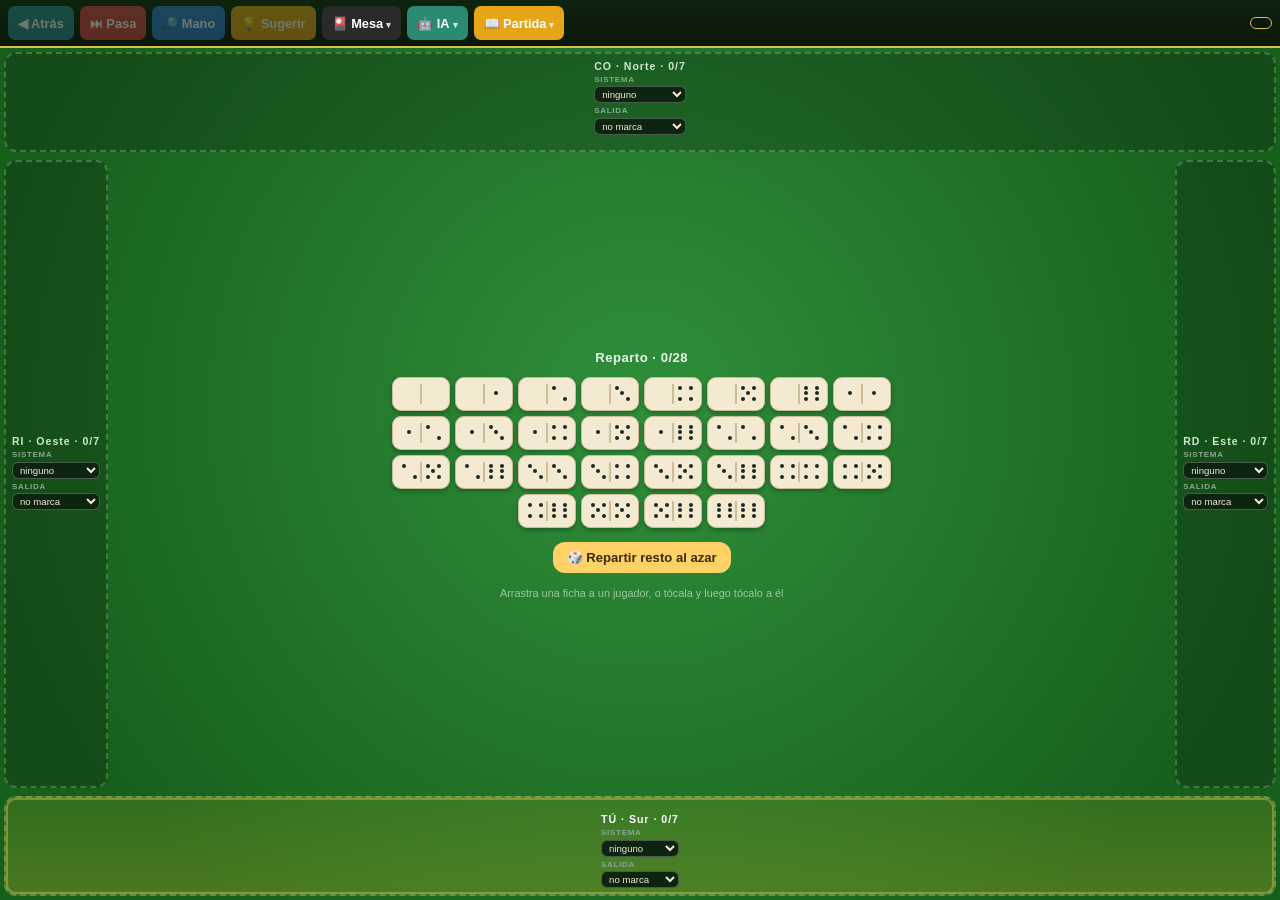
==== commit 28cee345: "Sugerir incluye la pensada (marca, sistema y motivo) + Nueva partida en Mesa; tests/sugerir-pensada." ====
--- a/index.html
+++ b/index.html
@@ -131,6 +131,7 @@
         <div class="menu" data-menu="mesa">
           <button class="tb b-user mtrig" id="mtMesa" aria-haspopup="true" aria-expanded="false" aria-controls="popMesa">&#127924; Mesa<i>&#9662;</i></button>
           <div class="pop" id="popMesa" role="menu" aria-labelledby="mtMesa" hidden>
+            <button class="mi" role="menuitem" id="tbNueva"><span class="ic">&#10024;</span><span class="tx">Nueva partida</span></button>
             <button class="mi" role="menuitem" id="tbAzar"><span class="ic">&#127922;</span><span class="tx">Repartir al azar</span></button>
             <button class="mi" role="menuitem" data-simdeal><span class="ic">&#8592;</span><span class="tx">Ir al reparto</span></button>
             <button class="mi" role="menuitem" id="sStart"><span class="ic">&#9198;</span><span class="tx">Volver al inicio</span></button>
--- a/styles.css
+++ b/styles.css
@@ -265,11 +265,15 @@
   .pmark{position:absolute; top:-8px; right:-4px; background:var(--gold); color:#3a2c00;
          font-size:.52rem; font-weight:800; border-radius:5px; padding:0 3px; letter-spacing:.3px;}
   .pensadabar{display:flex; gap:4px; justify-content:center; margin-top:3px;}
-  /* ahora son hasta tres por banda (sistema, inicial del combinado y salida):
-     en bloque y sin pasarse del ancho de la banda, que a 320px se salia */
+  /* Hasta tres por banda (sistema, inicial del combinado y salida): en bloque
+     y sin pasarse del ancho de la banda, que a 320px se salia. Cada uno con su
+     rotulo encima, que si no son dos desplegables identicos. */
+  .band .campocfg{display:block; margin-top:3px;}
+  .band .rotcfg{display:block; font-size:.5rem; font-weight:800; letter-spacing:.7px;
+                text-transform:uppercase; color:var(--dim); line-height:1.3;}
   .selsis{display:block; width:100%; max-width:100%; font-size:.6rem; padding:1px 3px;
           border-radius:6px; border:1px solid rgba(255,255,255,.25);
-          background:#0d2410; color:var(--ivory); margin:2px auto 0;}
+          background:#0d2410; color:var(--ivory); margin:1px auto 0;}
   .band .lbl{min-width:0; max-width:100%;}
 
   .txtpartida{width:100%; min-height:150px; background:#0a1c0d; color:var(--ivory); font-size:.72rem;
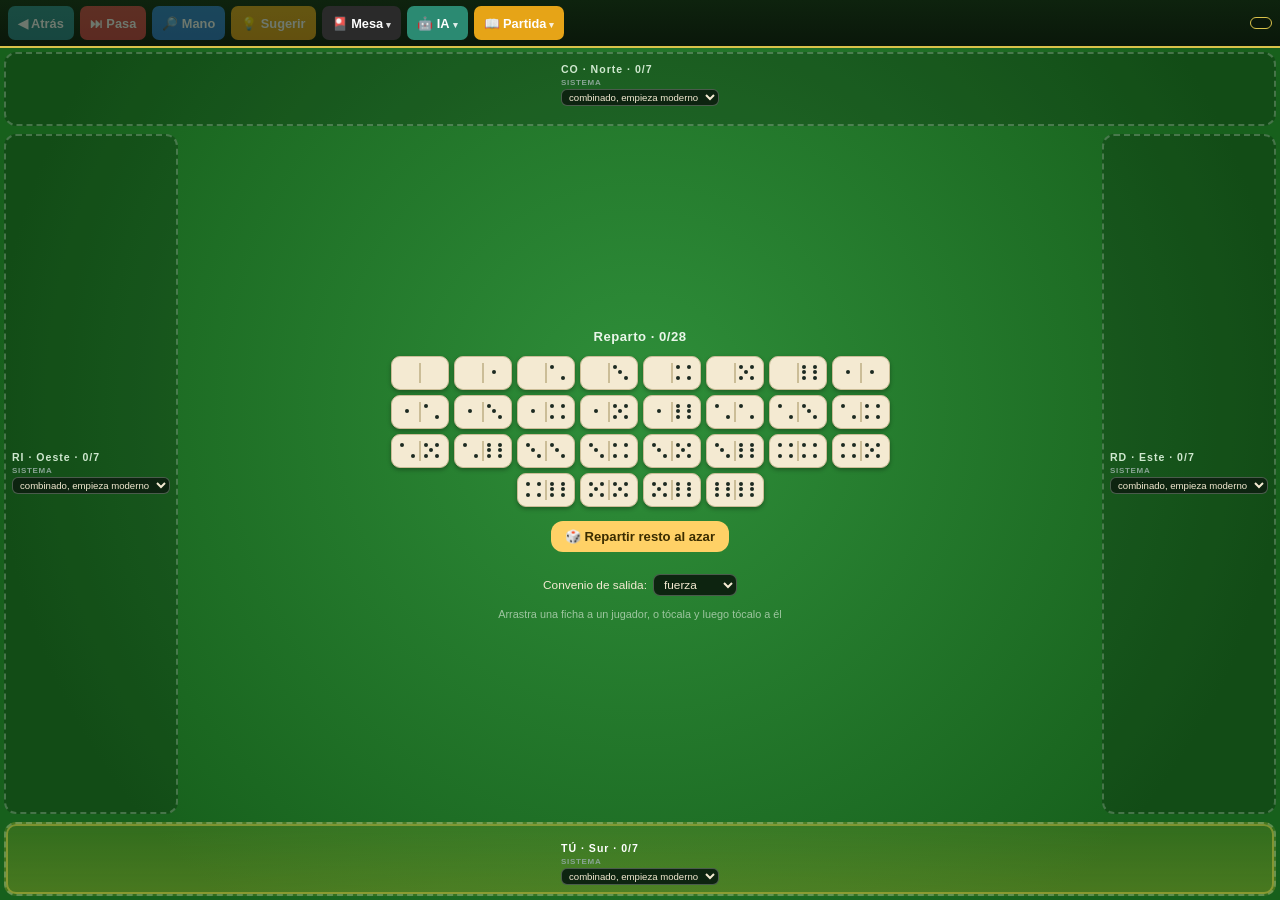
==== commit f76e767e: "Modo ejercicios + clasificacion en cuatro ejes, filtros y hoja imprimible para talleres [skip ci]" ====
--- a/index.html
+++ b/index.html
@@ -68,50 +68,6 @@
   </div>
 
   <!-- ================= SIM DEAL ================= -->
-  <div id="simDeal" class="hidden">
-    <div class="topbar"><button class="backbtn" data-mesa>← Mesa</button></div>
-    <div class="card">
-      <h2>Crear las 4 manos</h2>
-      <div class="btnrow grow" style="margin-bottom:8px">
-        <button class="btn gold" id="dealRandom">🎲 Repartir todo al azar</button>
-      </div>
-      <div class="muted center" style="margin:6px 0">— o a mano —</div>
-      <div class="muted center" style="margin-bottom:6px">Elige un jugador y toca sus fichas:</div>
-      <div class="seatpick" id="ownerPick">
-        <button data-p="0" class="lab0">🧍 TÚ <span data-c="0">0</span>/7</button>
-        <button data-p="1" class="lab1">😈 RD <span data-c="1">0</span>/7</button>
-        <button data-p="2" class="lab2">🤝 CO <span data-c="2">0</span>/7</button>
-        <button data-p="3" class="lab3">😈 RI <span data-c="3">0</span>/7</button>
-      </div>
-      <div class="btnrow" style="margin-top:8px">
-        <button class="btn ghost" id="dealFill">🎲 Rellenar resto</button>
-        <button class="btn ghost" id="dealClear">🧹 Limpiar</button>
-      </div>
-      <div id="ownerGrid" class="tilegrid" style="margin-top:10px"></div>
-    </div>
-    <div class="card">
-      <h2>¿Quién sale?</h2>
-      <div class="muted center">Por defecto sale quien tiene el <b>doble 6</b>.</div>
-      <div class="seatpick" id="simSeatPick">
-        <button data-seat="0">🧍 TÚ</button><button data-seat="1">😈 RD</button>
-        <button data-seat="2">🤝 CO</button><button data-seat="3">😈 RI</button>
-      </div>
-    </div>
-    <div class="card">
-      <h2>¿Cómo jugar?</h2>
-      <div class="btnrow grow" style="flex-direction:column">
-        <button class="btn gold" id="simPlay" disabled>🎮 Jugar / IA (paso a paso)</button>
-        <button class="btn blue" id="simBulkBtn">📊 Simular miles de rondas (stats)</button>
-        <div class="btnrow grow">
-          <button class="btn ghost" id="saveDeal" disabled>📸 Guardar reparto</button>
-          <button class="btn ghost" id="simOpenSaves">📂 Manos guardadas</button>
-        </div>
-      </div>
-      <div id="dealSaves"></div>
-      <div class="muted" style="margin-top:8px">En “paso a paso” puedes jugar tú cada ficha o pulsar que juegue la IA; ideal para practicar o analizar una posición concreta.</div>
-    </div>
-  </div>
-
   <!-- ================= SIM GAME (mesa a pantalla completa) ================= -->
   <div id="simGame" class="hidden">
     <div id="rotateHint">
@@ -162,6 +118,7 @@
             <button class="mi" role="menuitem" id="tbGuardar"><span class="ic">&#128190;</span><span class="tx">Guardar partida</span></button>
             <button class="mi" role="menuitem" id="tbGuardarComo"><span class="ic">&#128209;</span><span class="tx">Guardar como&hellip;</span></button>
             <button class="mi" role="menuitem" id="tbBiblio"><span class="ic">&#128218;</span><span class="tx">Mis partidas</span></button>
+            <button class="mi" role="menuitem" id="tbEjercicios"><span class="ic">&#127891;</span><span class="tx">Ejercicios</span></button>
             <hr>
             <button class="mi" role="menuitem" id="tbCopiar"><span class="ic">&#128203;</span><span class="tx">Copiar como texto</span></button>
             <button class="mi" role="menuitem" id="tbPegar"><span class="ic">&#128229;</span><span class="tx">Pegar una partida</span></button>
@@ -206,6 +163,10 @@
     <div class="topbar"><button class="backbtn" id="bulkBack">← Mesa</button></div>
     <div class="card">
       <h2>Simulación masiva</h2>
+      <div class="btnrow grow" style="margin-bottom:8px">
+        <button class="btn gold sel" id="bulkSrcDeal">Este reparto</button>
+        <button class="btn ghost" id="bulkSrcGlobal">Repartos nuevos</button>
+      </div>
       <div id="bulkCtx" class="muted center" style="margin-bottom:6px"></div>
       <label class="fld">Número de rondas: <b id="bulkNlab">2000</b></label>
       <input type="range" id="bulkN" min="200" max="20000" step="200" value="2000">
@@ -224,10 +185,14 @@
   <div class="foot">Asistente heurístico · las sugerencias son orientativas.</div>
 </div>
 <div class="toast" id="toast"></div>
+<!-- Hoja imprimible: oculta en pantalla, es lo unico que sale por la impresora -->
+<div id="hoja" class="hoja" aria-hidden="true"></div>
 
 <script src="engine.js"></script>
 <script src="conocimiento.js"></script>
+<script src="clasificacion.js"></script>
 <script src="partida.js"></script>
+<script src="ejercicios.js"></script>
 <script src="nube.js"></script>
 <script src="ui.js"></script>
 <script src="reparto.js"></script>
--- a/styles.css
+++ b/styles.css
@@ -268,6 +268,64 @@
   /* Hasta tres por banda (sistema, inicial del combinado y salida): en bloque
      y sin pasarse del ancho de la banda, que a 320px se salia. Cada uno con su
      rotulo encima, que si no son dos desplegables identicos. */
+  /* ---- clasificacion: casillas de tema y panel de filtros ---- */
+  .clasbloque{margin-top:8px;}
+  .chips{display:flex; flex-wrap:wrap; gap:4px; margin-top:3px;}
+  .chip{display:inline-flex; align-items:center; gap:4px; font-size:.68rem; font-weight:700;
+        padding:4px 8px; min-height:28px; border-radius:14px; cursor:pointer;
+        border:1px solid rgba(255,255,255,.22); background:rgba(0,0,0,.25); color:var(--ivory);}
+  .chip.on{background:var(--gold); color:#3a2c00; border-color:var(--gold);}
+  .chip.cero{opacity:.45;}
+  .chip input{margin:0; width:12px; height:12px;}
+  .filtrobarra{display:flex; align-items:center; gap:8px; flex-wrap:wrap; margin-bottom:4px;}
+  /* el panel se abre y se cierra: una barra fija empujaria la lista fuera de
+     la pantalla en el movil, que es justo lo que no queremos */
+  .filtropanel{background:rgba(0,0,0,.25); border-radius:10px; padding:8px; margin-bottom:6px;}
+
+  /* ================= HOJA IMPRIMIBLE =================
+     En pantalla no existe; al imprimir es lo unico que sale. Blanco y negro:
+     las fichas tienen que leerse en una laser, sin fondos verdes. */
+  .hoja{display:none;}
+  @media print{
+    @page{ margin:14mm; }
+    body{background:#fff !important; color:#000 !important; padding:0 !important;}
+    body > *{display:none !important;}
+    body > .hoja{display:block !important;}
+    .hoja{font-family:Georgia,"Times New Roman",serif; color:#000;}
+    .hojacab{border-bottom:2px solid #000; padding-bottom:6px; margin-bottom:10px;}
+    .hojatitulo{font-size:17pt; font-weight:700;}
+    .hojameta{display:flex; justify-content:space-between; font-size:10pt; margin-top:4px;}
+    .hojanombre{font-size:10pt;}
+    /* que no se parta un ejercicio entre dos paginas */
+    .hojaej{display:flex; gap:8mm; padding:4mm 0; border-bottom:1px solid #bbb;
+            page-break-inside:avoid; break-inside:avoid;}
+    .hojaenum{font-size:15pt; font-weight:700; min-width:8mm;}
+    .hojacuerpo{flex:1;}
+    .hojasub{font-size:8.5pt; text-transform:uppercase; letter-spacing:.5px; color:#444; margin-top:3mm;}
+    .hojapide{font-size:11pt; margin-top:3mm;}
+    .hojarespuesta{display:flex; gap:12mm; font-size:11pt; margin-top:4mm;}
+    .hojasol{page-break-before:always; break-before:page;}
+    .hojasolitem{font-size:10.5pt; margin:3mm 0; page-break-inside:avoid; break-inside:avoid;}
+    .hojaexpl{font-size:9.5pt; color:#333; margin-top:1mm;}
+    .hojatemas{font-size:9pt; color:#555; font-style:italic;}
+    .diagrama{display:flex; flex-wrap:wrap; gap:2mm; margin-top:1.5mm;}
+    /* fichas en tinta: borde negro, fondo blanco, puntos negros */
+    .hoja .domino{background:#fff !important; border:1pt solid #000 !important;
+                  box-shadow:none !important; border-radius:1mm !important; padding:0.6mm !important;}
+    .hoja .domino .half{background:#fff !important; width:5mm !important; height:5mm !important;
+                        padding:0.5mm !important;}
+    .hoja .domino .pip{background:transparent !important; width:1.1mm !important; height:1.1mm !important;}
+    .hoja .domino .pip.on{background:#000 !important;}
+    .hoja .domino .divider{background:#000 !important; height:5mm !important; width:1pt !important;}
+    .hoja .domino.vert .divider{width:5mm !important; height:1pt !important;}
+    .hoja .star,.hoja .pmark{display:none !important;}
+  }
+
+  .dealconv{margin:8px 0 2px; text-align:center;}
+  .convmesa{font-size:.74rem; color:var(--ivory); display:inline-flex; align-items:center; gap:6px;
+            flex-wrap:wrap; justify-content:center;}
+  .convmesa select{font-size:.74rem; padding:2px 6px; border-radius:7px;
+                   border:1px solid rgba(255,255,255,.25); background:#0d2410; color:var(--ivory);}
   .band .campocfg{display:block; margin-top:3px;}
   .band .rotcfg{display:block; font-size:.5rem; font-weight:800; letter-spacing:.7px;
                 text-transform:uppercase; color:var(--dim); line-height:1.3;}
